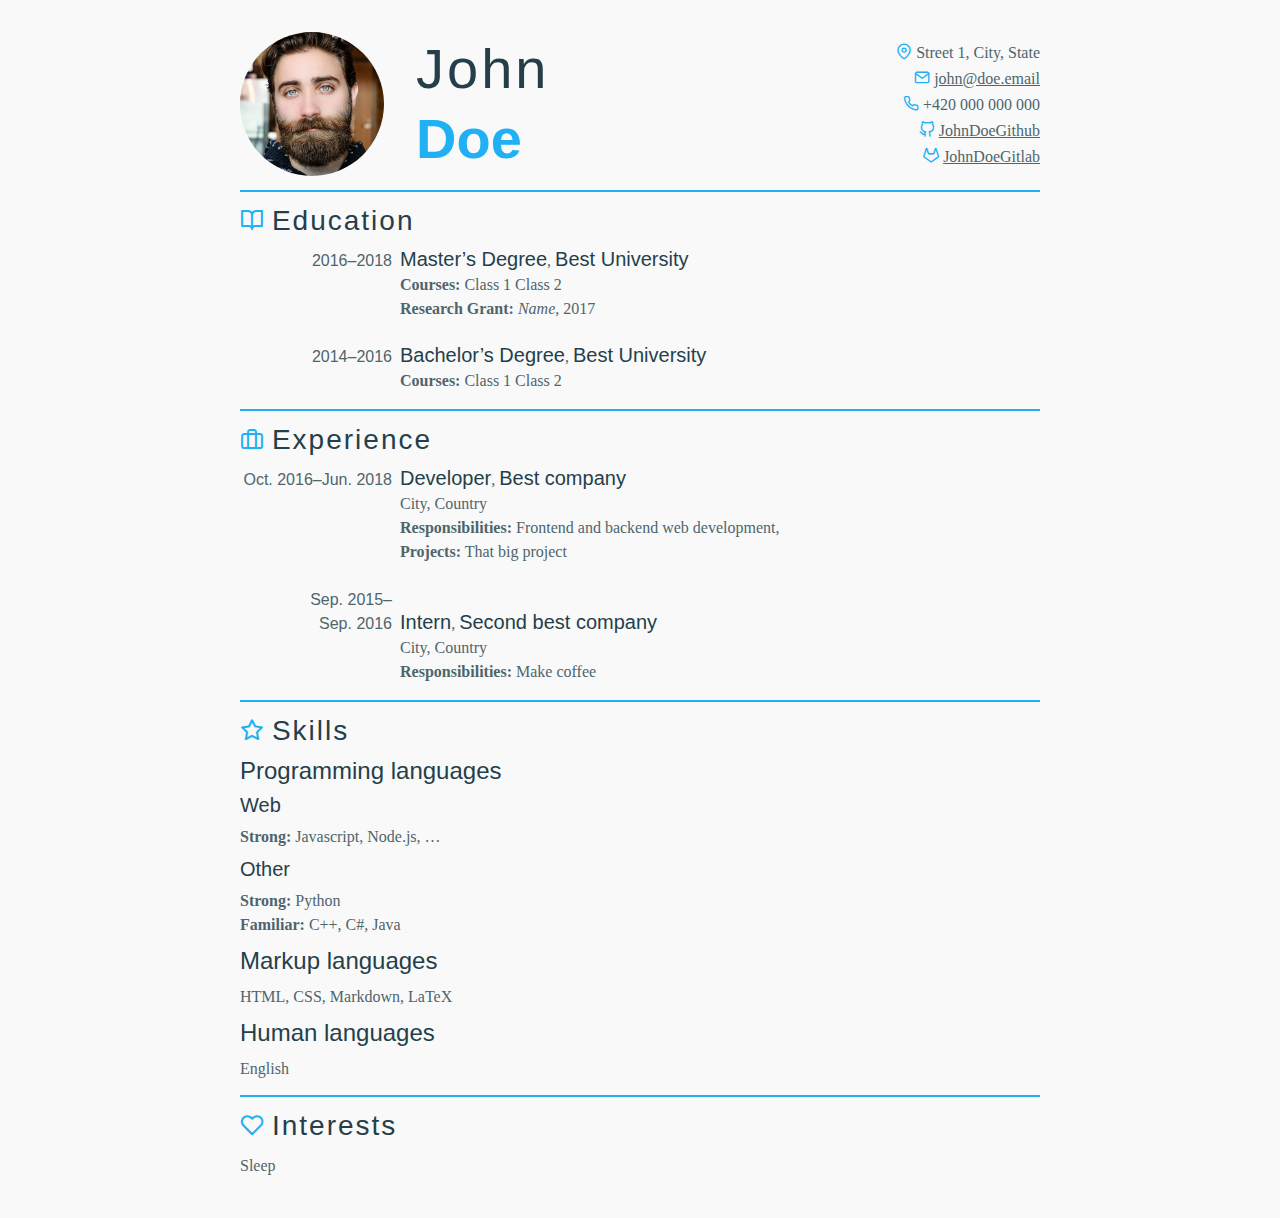
==== example_build/cv.html @ eea3dfce "new examples" ====
<!DOCTYPE html>
<html xmlns="http://www.w3.org/1999/xhtml" lang="en" xml:lang="en">
  <head>
    <meta charset="utf-8" />
    <meta name="generator" content="pandoc" />
    <meta name="viewport" content="width=device-width, initial-scale=1.0, user-scalable=yes" />
    <title>Résumé</title>
    <style type="text/css">
code{white-space: pre-wrap;}
span.smallcaps{font-variant: small-caps;}
span.underline{text-decoration: underline;}
div.column{display: inline-block; vertical-align: top; width: 50%;}
    </style>
            <link rel="stylesheet" href="style.css" />
              </head>
  <body>
        <header>
            <img id="photo" src="img/photo.jpg" />
            <div id="name">
        <h1>John</h1>
        <h1><strong>Doe</strong></h1>
      </div>
      <div id="details">
        <ul>
                    <li id="address">Street 1, City, State</li>
                              <li id="mail"><a href="mailto:john@doe.email" target="_blank">john@doe.email</a></li>
                                        <li id="phone">+420 000 000 000</li>
                              <li id="github"><a href="https://github.com/JohnDoeGithub" target="_blank">JohnDoeGithub</a></li>
                              <li id="gitlab"><a href="https://gitlab.com/JohnDoeGitlab" target="_blank">JohnDoeGitlab</a></li>
                  </ul>
      </div>
    </header>
    <h2 id="education">Education</h2>
    <dl>
    <dt>2016–2018</dt>
    <dd><p><strong>Master’s Degree</strong>, <em>Best University</em></p>
    <p><strong>Courses:</strong> Class 1 Class 2</p>
    <p><strong>Research Grant:</strong> <em>Name</em>, 2017</p>
    </dd>
    <dt>2014–2016</dt>
    <dd><p><strong>Bachelor’s Degree</strong>, <em>Best University</em></p>
    <p><strong>Courses:</strong> Class 1 Class 2</p>
    </dd>
    </dl>
    <h2 id="experience">Experience</h2>
    <dl>
    <dt>Oct. 2016–Jun. 2018</dt>
    <dd><p><strong>Developer</strong>, <em>Best company</em><br />
    City, Country</p>
    <p><strong>Responsibilities:</strong> Frontend and backend web development,</p>
    <p><strong>Projects:</strong> That big project<br />
    </p>
    </dd>
    <dt>Sep. 2015–Sep. 2016</dt>
    <dd><p><strong>Intern</strong>, <em>Second best company</em><br />
    City, Country</p>
    <p><strong>Responsibilities:</strong> Make coffee</p>
    </dd>
    </dl>
    <h2 id="skills">Skills</h2>
    <h3 id="programming-languages">Programming languages</h3>
    <h4 id="web">Web</h4>
    <p><strong>Strong:</strong> Javascript, Node.js, …<br />
    </p>
    <h4 id="other">Other</h4>
    <p><strong>Strong:</strong> Python<br />
    <strong>Familiar:</strong> C++, C#, Java</p>
    <h3 id="markup-languages">Markup languages</h3>
    <p>HTML, CSS, Markdown, LaTeX</p>
    <h3 id="human-languages">Human languages</h3>
    <p>English</p>
    <h2 id="interests">Interests</h2>
    <p>Sleep</p>
      </body>
</html>
---- example_build/style.css ----
@font-face {
    font-family:"FA Brands";
    font-style:normal;
    font-weight:normal;
    src:url(./fonts/fa-brands-400.eot);
    src:url(./fonts/fa-brands-400.eot?#iefix) format("embedded-opentype"),url(./fonts/fa-brands-400.woff2) format("woff2"),url(./fonts/fa-brands-400.woff) format("woff"),url(./fonts/fa-brands-400.ttf) format("truetype"),url(./fonts/fa-brands-400.svg#fontawesome) format("svg")
}

@font-face {
  font-family:"FA Regular";
  font-style:normal;
  font-weight:400;
  src:url(./fonts/fa-regular-400.eot);
  src:url(./fonts/fa-regular-400.eot?#iefix) format("embedded-opentype"),url(./fonts/fa-regular-400.woff2) format("woff2"),url(./fonts/fa-regular-400.woff) format("woff"),url(./fonts/fa-regular-400.ttf) format("truetype"),url(./fonts/fa-regular-400.svg#fontawesome) format("svg")
}

@font-face {
    font-family:"FA Solid";
    font-style:normal;
    font-weight:900;
    src:url(./fonts/fa-solid-900.eot);
    src:url(./fonts/fa-solid-900.eot?#iefix) format("embedded-opentype"),url(./fonts/fa-solid-900.woff2) format("woff2"),url(./fonts/fa-solid-900.woff) format("woff"),url(./fonts/fa-solid-900.ttf) format("truetype"),url(./fonts/fa-solid-900.svg#fontawesome) format("svg")
}
@font-face {
  font-family: 'icomoon';
  src:  url('fonts/icomoon.eot?xgje6t');
  src:  url('fonts/icomoon.eot?xgje6t#iefix') format('embedded-opentype'),
    url('fonts/icomoon.ttf?xgje6t') format('truetype'),
    url('fonts/icomoon.woff?xgje6t') format('woff'),
    url('fonts/icomoon.svg?xgje6t#icomoon') format('svg');
  font-weight: normal;
  font-style: normal;
}

h2:before, span:before, li:before, span:after {
  font-family: 'icomoon' !important;
  speak: none;
  font-style: normal;
  font-weight: normal;
  font-variant: normal;
  text-transform: none;

  /* Better Font Rendering =========== */
  -webkit-font-smoothing: antialiased;
  -moz-osx-font-smoothing: grayscale;
  color: var(--sp);
  margin-right: 0.25em;
}

h2:before {
  font-size: 0.85em;
}

.icon-award:before {
  content: "\e909";
}
#education:before, .icon-book-open:before {
  content: "\e90b";
}
#experience:before, .icon-briefcase:before {
  content: "\e900";
}
.icon-code:before {
  content: "\e90c";
}
#publications:before, .icon-file-text:before {
  content: "\e90f";
}
#github:before, .icon-github:before {
  content: "\e901";
}
#gitlab:before, .icon-gitlab:before {
  content: "\e902";
}
#interests:before, .icon-heart:before {
  content: "\e903";
}
#homepage:before, .icon-home:before {
  content: "\e904";
}
#linkedin:before, .icon-linkedin:before {
  content: "\e912";
}
#mail:before, .icon-mail:before {
  content: "\e905";
}
#address:before, .icon-map-pin:before {
  content: "\e907";
}
#phone:before, .icon-phone:before {
  content: "\e915";
}
#skills:before, .icon-star:before {
  content: "\e917";
}
#open-source-projects:before, .icon-terminal:before {
  content: "\e908";
}
#references:before, .icon-users:before {
  content: "\e906";
}
/*! normalize.css v8.0.0 | MIT License | github.com/necolas/normalize.css */

/* Document
   ========================================================================== */

/**
 * 1. Correct the line height in all browsers.
 * 2. Prevent adjustments of font size after orientation changes in iOS.
 */

html {
  line-height: 1.15; /* 1 */
  -webkit-text-size-adjust: 100%; /* 2 */
}

/* Sections
   ========================================================================== */

/**
 * Remove the margin in all browsers.
 */

body {
  margin: 0;
}

/**
 * Correct the font size and margin on `h1` elements within `section` and
 * `article` contexts in Chrome, Firefox, and Safari.
 */

h1 {
  font-size: 2em;
  margin: 0.67em 0;
}

/* Grouping content
   ========================================================================== */

/**
 * 1. Add the correct box sizing in Firefox.
 * 2. Show the overflow in Edge and IE.
 */

hr {
  box-sizing: content-box; /* 1 */
  height: 0; /* 1 */
  overflow: visible; /* 2 */
}

/**
 * 1. Correct the inheritance and scaling of font size in all browsers.
 * 2. Correct the odd `em` font sizing in all browsers.
 */

pre {
  font-family: monospace, monospace; /* 1 */
  font-size: 1em; /* 2 */
}

/* Text-level semantics
   ========================================================================== */

/**
 * Remove the gray background on active links in IE 10.
 */

a {
  background-color: transparent;
}

/**
 * 1. Remove the bottom border in Chrome 57-
 * 2. Add the correct text decoration in Chrome, Edge, IE, Opera, and Safari.
 */

abbr[title] {
  border-bottom: none; /* 1 */
  text-decoration: underline; /* 2 */
  text-decoration: underline dotted; /* 2 */
}

/**
 * Add the correct font weight in Chrome, Edge, and Safari.
 */

b,
strong {
  font-weight: bolder;
}

/**
 * 1. Correct the inheritance and scaling of font size in all browsers.
 * 2. Correct the odd `em` font sizing in all browsers.
 */

code,
kbd,
samp {
  font-family: monospace, monospace; /* 1 */
  font-size: 1em; /* 2 */
}

/**
 * Add the correct font size in all browsers.
 */

small {
  font-size: 80%;
}

/**
 * Prevent `sub` and `sup` elements from affecting the line height in
 * all browsers.
 */

sub,
sup {
  font-size: 75%;
  line-height: 0;
  position: relative;
  vertical-align: baseline;
}

sub {
  bottom: -0.25em;
}

sup {
  top: -0.5em;
}

/* Embedded content
   ========================================================================== */

/**
 * Remove the border on images inside links in IE 10.
 */

img {
  border-style: none;
}

/* Forms
   ========================================================================== */

/**
 * 1. Change the font styles in all browsers.
 * 2. Remove the margin in Firefox and Safari.
 */

button,
input,
optgroup,
select,
textarea {
  font-family: inherit; /* 1 */
  font-size: 100%; /* 1 */
  line-height: 1.15; /* 1 */
  margin: 0; /* 2 */
}

/**
 * Show the overflow in IE.
 * 1. Show the overflow in Edge.
 */

button,
input { /* 1 */
  overflow: visible;
}

/**
 * Remove the inheritance of text transform in Edge, Firefox, and IE.
 * 1. Remove the inheritance of text transform in Firefox.
 */

button,
select { /* 1 */
  text-transform: none;
}

/**
 * Correct the inability to style clickable types in iOS and Safari.
 */

button,
[type="button"],
[type="reset"],
[type="submit"] {
  -webkit-appearance: button;
}

/**
 * Remove the inner border and padding in Firefox.
 */

button::-moz-focus-inner,
[type="button"]::-moz-focus-inner,
[type="reset"]::-moz-focus-inner,
[type="submit"]::-moz-focus-inner {
  border-style: none;
  padding: 0;
}

/**
 * Restore the focus styles unset by the previous rule.
 */

button:-moz-focusring,
[type="button"]:-moz-focusring,
[type="reset"]:-moz-focusring,
[type="submit"]:-moz-focusring {
  outline: 1px dotted ButtonText;
}

/**
 * Correct the padding in Firefox.
 */

fieldset {
  padding: 0.35em 0.75em 0.625em;
}

/**
 * 1. Correct the text wrapping in Edge and IE.
 * 2. Correct the color inheritance from `fieldset` elements in IE.
 * 3. Remove the padding so developers are not caught out when they zero out
 *    `fieldset` elements in all browsers.
 */

legend {
  box-sizing: border-box; /* 1 */
  color: inherit; /* 2 */
  display: table; /* 1 */
  max-width: 100%; /* 1 */
  padding: 0; /* 3 */
  white-space: normal; /* 1 */
}

/**
 * Add the correct vertical alignment in Chrome, Firefox, and Opera.
 */

progress {
  vertical-align: baseline;
}

/**
 * Remove the default vertical scrollbar in IE 10+.
 */

textarea {
  overflow: auto;
}

/**
 * 1. Add the correct box sizing in IE 10.
 * 2. Remove the padding in IE 10.
 */

[type="checkbox"],
[type="radio"] {
  box-sizing: border-box; /* 1 */
  padding: 0; /* 2 */
}

/**
 * Correct the cursor style of increment and decrement buttons in Chrome.
 */

[type="number"]::-webkit-inner-spin-button,
[type="number"]::-webkit-outer-spin-button {
  height: auto;
}

/**
 * 1. Correct the odd appearance in Chrome and Safari.
 * 2. Correct the outline style in Safari.
 */

[type="search"] {
  -webkit-appearance: textfield; /* 1 */
  outline-offset: -2px; /* 2 */
}

/**
 * Remove the inner padding in Chrome and Safari on macOS.
 */

[type="search"]::-webkit-search-decoration {
  -webkit-appearance: none;
}

/**
 * 1. Correct the inability to style clickable types in iOS and Safari.
 * 2. Change font properties to `inherit` in Safari.
 */

::-webkit-file-upload-button {
  -webkit-appearance: button; /* 1 */
  font: inherit; /* 2 */
}

/* Interactive
   ========================================================================== */

/*
 * Add the correct display in Edge, IE 10+, and Firefox.
 */

details {
  display: block;
}

/*
 * Add the correct display in all browsers.
 */

summary {
  display: list-item;
}

/* Misc
   ========================================================================== */

/**
 * Add the correct display in IE 10+.
 */

template {
  display: none;
}

/**
 * Add the correct display in IE 10.
 */

[hidden] {
  display: none;
}
:root {
  --bg: #f9f9f9;
  /* --fg: #222; */
  /* --fg: #333; */
  /* --fg: #1d3f4e; */
  --fg: #253f4a;
  /* --fg-light: #555; */
  /* --fg-light: #666; */
  /* --fg-light: #4e6c79; */
  /* --fg-light: #506771; */
  --fg-light: #4e656d;
  --sp: #20b1f4;
  --sp-light: #79d3ff;
  /* --sp2: #D8315B; */
  --t-family: "Roboto Slab", serif;
  --h-family: Roboto, sans-serif;
  --column-2: 10em;
  --max-width: 50em;
  --min-width: 300px;
}

html {
  font-size: 100%;
  overflow-y: scroll;
  -webkit-text-size-adjust: 100%;
  -ms-text-size-adjust: 100%;
  background: var(--bg);
}

body {
  color: var(--fg-light);
  font-family: var(--t-family);
  font-size: 16px;
  line-height: 1.5;
  padding: 2em 0;
  margin: auto;
  max-width: var(--max-width);
  min-width: var(--min-width);
  background: var(--bg);
}

p {
  margin: 0.5em 0;
}

header {
  display: flex;
  flex-direction: row;
  justify-content: flex-start;
  align-items: center;
}

a {
  color: var(--fg-light)
}

a:visited {
  color: var(--fg-light);
}

a:hover {
  color: var(--sp);
}

a:active {
  /* color: #faa700; */
  color: var(--sp);
}

a:focus {
  outline: thin dotted;
}

*::-moz-selection {
  background: var(--sp-light);
  color: var(--fg) !important;
}

*::selection {
  background: var(--sp-light);
  color: var(--fg) !important;
}

a::-moz-selection {
  background: var(--sp-light);
  color: var(--fg) !important;
}

a::selection {
  background: var(--sp-light);
  color: var(--fg) !important;
}

h1, h2, h3, h4, h5, h6 {
  color: var(--fg);
  line-height: 100%;
  font-weight: 300;
  font-family: var(--h-family);
  padding: 0;
  margin: 0.5em 0;
}

h4, h5, h6 {
  font-weight: 400;
}

h1 {
  font-size: 3.5em;
  font-weight: 100;
  line-height: 125%;
}

h2 {
  letter-spacing: 2px;
  font-size: 1.75em;
  margin-top: .5em;
  padding-top: .5em;
  border-top: 2px solid var(--sp);
}

h3 {
  font-size: 1.5em;
}

h4 {
  font-size: 1.25em;
}

h5 {
  font-size: 1em;
}

h6 {
  font-size: 0.9em;
}

blockquote {
  /* color: var(--sp2); */
  margin: 0.5em 0;
  /* padding-left: 3em; */
  /* border-left: 0.5em #EEE solid; */
}
blockquote p {
  margin: 0;
}

b, strong {
  font-weight: bold;
  letter-spacing: 0;
}

ul, ol {
  margin: 0;
  padding: 0;
}

ul {
  list-style-type: circle;
  list-style-position: inside;
}

li {
  padding: 0;
  margin: 0;
}

li p:last-child {
  margin-bottom: 0;
}

ul ul, ol ol {
  margin: .3em 0;
}

dl {
  margin: 0 !important;
  padding: 0 !important;
}

dt {
  font-weight: 300;
  font-size: 1em;
  text-align: right;
  width: calc(var(--column-2) - 0.5em);
  font-family: var(--h-family);
  margin: 0px;
}

dd {
  margin: -1.5em 0 1.5em var(--column-2);
}

dd p {
  padding: 0;
  margin: 0;
}

dd p:first-child strong:first-of-type {
  font-size: 1.25em;
  font-weight: 400;
  color: var(--fg);
  line-height: 100%;
  font-family: var(--h-family);
}

dd p:first-child em:first-of-type {
  font-size: 1.25em;
  font-weight: 300;
  color: var(--fg);
  line-height: 100%;
  font-family: var(--h-family);
  font-style: normal;
}

dd:last-child {
  margin-bottom: 1em;
}


#details {
  text-align: right;
  margin-left: auto;
}

#details ul {
  list-style: none;
}

#photo {
  max-height: 9em;
  border-radius: 50%;
  margin-right: 2em;
}

#name h1 {
  font-size: 3.5em;
  padding: 0;
  margin: 0;
  letter-spacing: 3px;
}

#name h1 strong {
  color: var(--sp);
  letter-spacing: 0px;
}
@media print {
  * {
    background: white !important;
    /* color: black !important; */
    filter: none !important;
    -ms-filter: none !important;
  }

  body {
    font-size: 12pt;
    line-height: 1.75;
    max-width: 100%;
    margin: 0;
    padding: 0;
  }

  dt {
    line-height: 1.75;
  }

  dd {
    margin-top: -1.75em;
  }

  a, a:visited {
    text-decoration: none;
    color: var(--fg-light);
  }

  /* a[href]:after { */
  /*   content: " (" attr(href) ")"; */
  /* } */

  abbr[title]:after {
    content: " (" attr(title) ")";
  }

  .ir a:after, a[href^="javascript:"]:after, a[href^="#"]:after {
    content: "";
  }

  tr, img {
    page-break-inside: avoid;
  }

  img {
    max-width: 100% !important;
  }

  @page :left {
    margin: 15mm 20mm 15mm 10mm;
}

  @page :right {
    margin: 15mm 10mm 15mm 20mm;
}

  p, h2, h3 {
    orphans: 4;
    widows: 4;
    page-break-inside: avoid !important;
  }

  h2, h3, h4 {
    page-break-after: avoid !important;
    break-after: avoid !important;
  }
  h1, h2, ul, li {
    page-break-after: avoid !important;
    page-break-inside: avoid !important;
  }
}

@media only screen and (max-width: 860px) {
  body {
  /* padding: 2em 30px; */
  margin: 0 30px;
  }
}

@media only screen and (max-width: 600px) {
  body {
    font-size: 14px;
  }
  :root {
    --column-2: 0;
  }
  dt {
    position: unset;
    text-align: unset;
    margin: 0.5em 0;
  }
  dd {
    margin-top: 0;
  }
  .legend {
    width: unset;
    float: unset;
    position: unset;
    text-align: unset;
  }
  .item {
    grid-template-columns: auto;
    grid-template-rows: 1.75em auto auto auto auto;
  }
  .item p img {
    display: none;
  }
  #details {
    text-align: left;
    margin-left: 0;
  }

  #photo {
    display: none;
  }

  header {
    padding-top: 0;
    flex-direction: column;
  }

  .logo {
    display: none;
  }

  .left, .right {
    width: 100%;
  }

  .right {
    padding-left: 0;
  }

}
@media only screen and (max-width: 480px) {
  body {
    font-size: 12px;
    margin: 0 1em;
  }
}
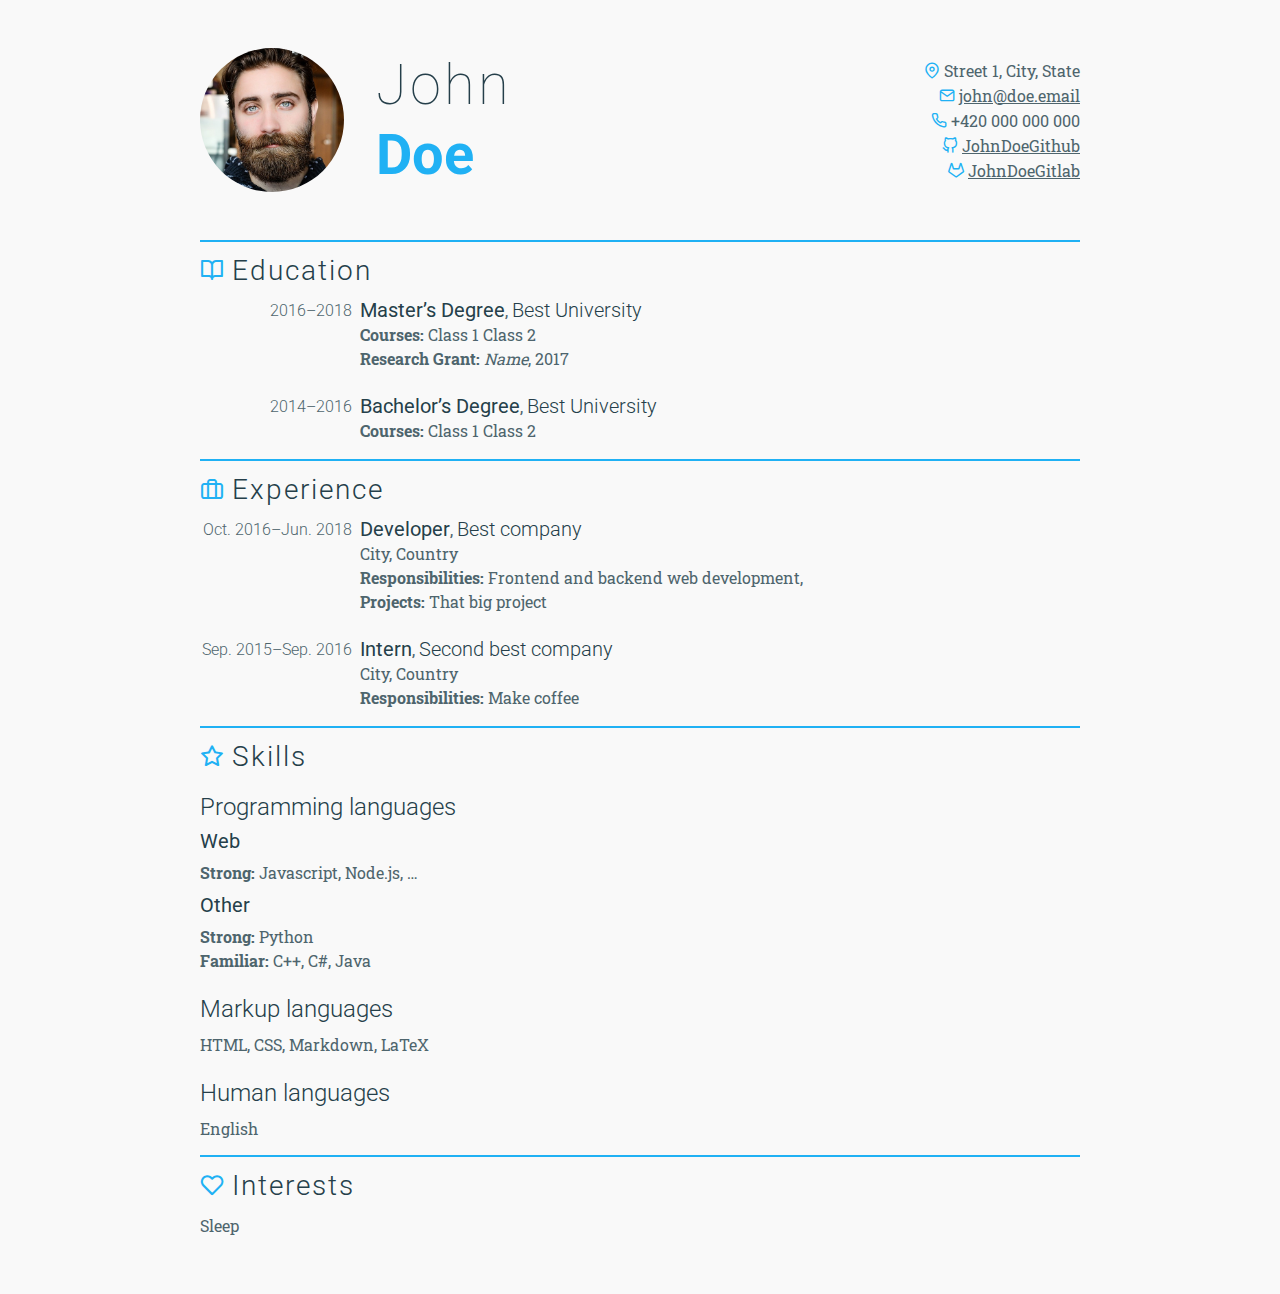
==== commit b727162a: "almost final template" ====
--- a/example_build/cv.html
+++ b/example_build/cv.html
@@ -10,9 +10,12 @@
 span.smallcaps{font-variant: small-caps;}
 span.underline{text-decoration: underline;}
 div.column{display: inline-block; vertical-align: top; width: 50%;}
+:root {--sp: #20b1f4;}
     </style>
-            <link rel="stylesheet" href="style.css" />
-              </head>
+        <link href="https://fonts.googleapis.com/css?family=Roboto+Slab:400,700|Roboto:100,300,400,700" rel="stylesheet">
+        <link rel="stylesheet" href="style.css" />
+    
+          </head>
   <body>
         <header>
             <img id="photo" src="img/photo.jpg" />
--- a/example_build/style.css
+++ b/example_build/style.css
@@ -93,7 +93,7 @@
 #skills:before, .icon-star:before {
   content: "\e917";
 }
-#open-source-projects:before, .icon-terminal:before {
+#side-projects:before, .icon-terminal:before {
   content: "\e908";
 }
 #references:before, .icon-users:before {
@@ -451,13 +451,13 @@
   /* --fg-light: #4e6c79; */
   /* --fg-light: #506771; */
   --fg-light: #4e656d;
-  --sp: #20b1f4;
+  /* --sp: #20b1f4; */
   --sp-light: #79d3ff;
   /* --sp2: #D8315B; */
   --t-family: "Roboto Slab", serif;
   --h-family: Roboto, sans-serif;
   --column-2: 10em;
-  --max-width: 50em;
+  --max-width: 55em;
   --min-width: 300px;
 }
 
@@ -474,7 +474,7 @@
   font-family: var(--t-family);
   font-size: 16px;
   line-height: 1.5;
-  padding: 2em 0;
+  padding: 3em 0;
   margin: auto;
   max-width: var(--max-width);
   min-width: var(--min-width);
@@ -490,6 +490,7 @@
   flex-direction: row;
   justify-content: flex-start;
   align-items: center;
+  margin-bottom: 3em;
 }
 
 a {
@@ -562,6 +563,7 @@
 
 h3 {
   font-size: 1.5em;
+  margin-top: 1em;
 }
 
 h4 {
@@ -686,6 +688,9 @@
   letter-spacing: 0px;
 }
 @media print {
+  :root {
+    --t-family: "Roboto Slab Italic", serif;
+  }
   * {
     background: white !important;
     /* color: black !important; */
@@ -734,13 +739,13 @@
     max-width: 100% !important;
   }
 
-  @page :left {
-    margin: 15mm 20mm 15mm 10mm;
-}
-
-  @page :right {
-    margin: 15mm 10mm 15mm 20mm;
-}
+  /* @page :left { */
+  /*   margin: 15mm 20mm 15mm 10mm; */
+/* } */
+
+  /* @page :right { */
+  /*   margin: 15mm 10mm 15mm 20mm; */
+/* } */
 
   p, h2, h3 {
     orphans: 4;
@@ -756,17 +761,25 @@
     page-break-after: avoid !important;
     page-break-inside: avoid !important;
   }
-}
-
-@media only screen and (max-width: 860px) {
+  .new-page {
+    page-break-before: always !important;
+    border-top: none;
+  }
+  em {
+    font-style: italic;
+  }
+}
+
+@media only screen and (max-width: 950px) {
   body {
-  /* padding: 2em 30px; */
+  padding: 2em 0;
   margin: 0 30px;
   }
 }
 
 @media only screen and (max-width: 600px) {
   body {
+    padding: 1em 0;
     font-size: 14px;
   }
   :root {
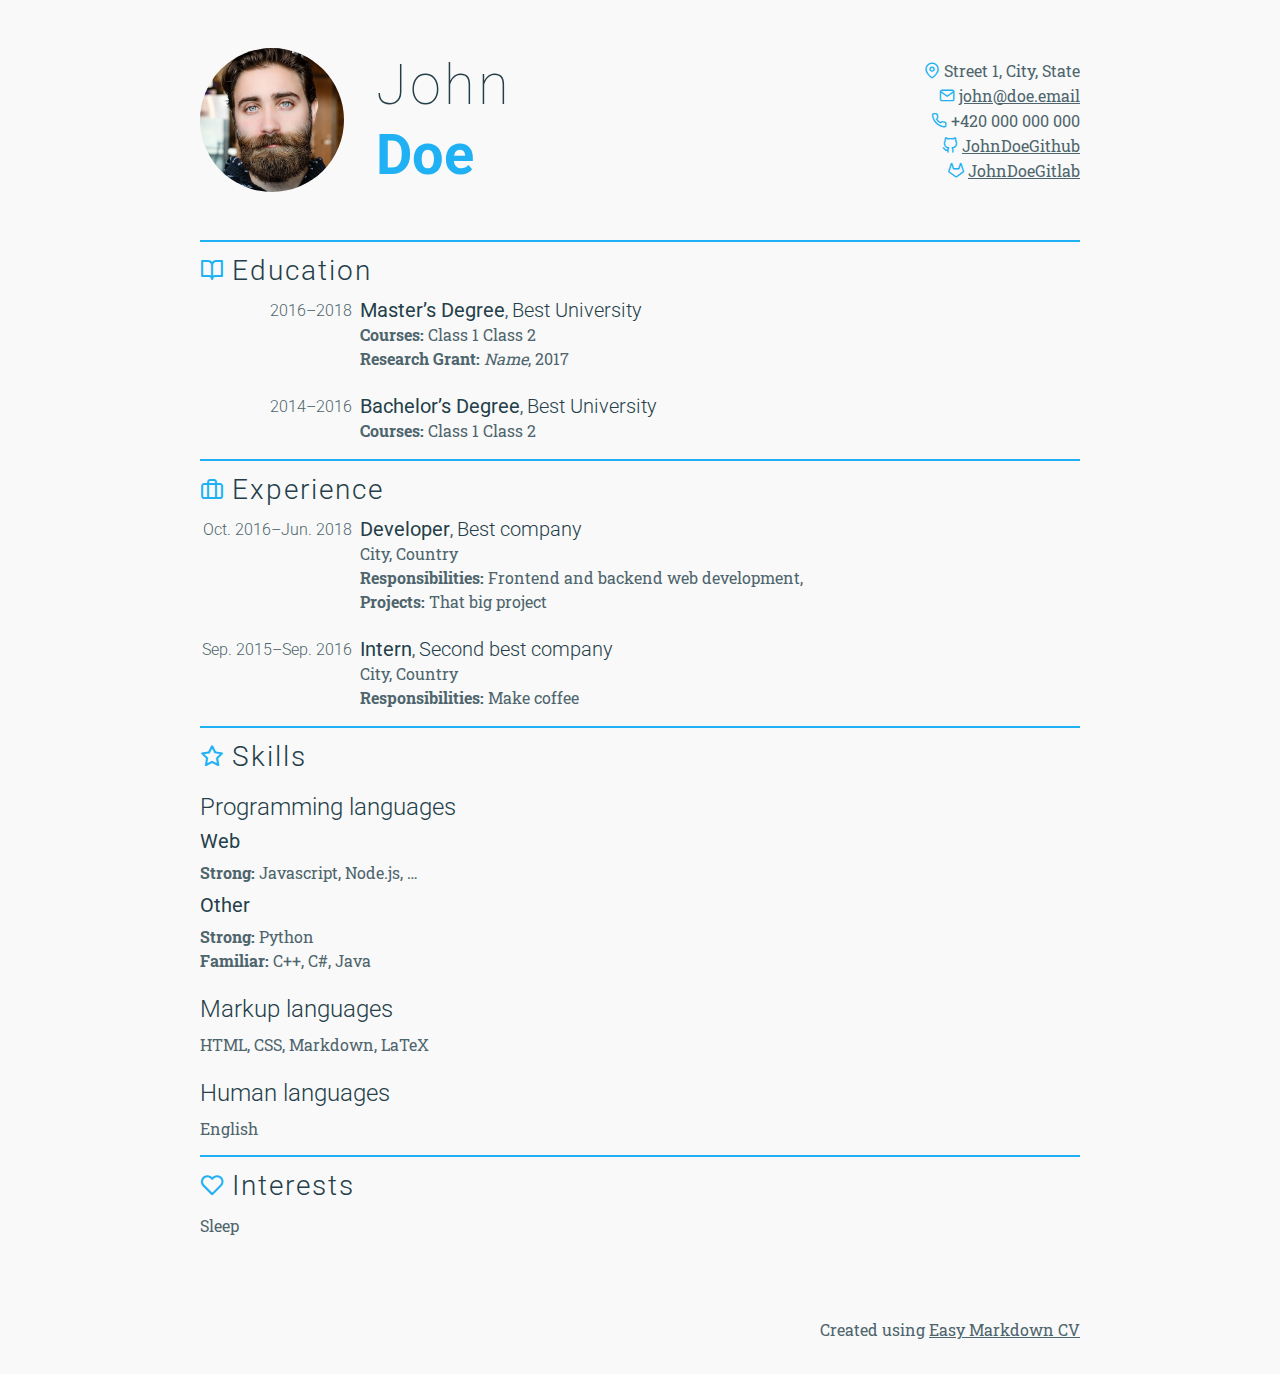
==== commit 78ddf1c8: "update" ====
--- a/example_build/cv.html
+++ b/example_build/cv.html
@@ -4,33 +4,30 @@
     <meta charset="utf-8" />
     <meta name="generator" content="pandoc" />
     <meta name="viewport" content="width=device-width, initial-scale=1.0, user-scalable=yes" />
+    <meta name="Description" content="Personal resume">
     <title>Résumé</title>
     <style type="text/css">
-code{white-space: pre-wrap;}
-span.smallcaps{font-variant: small-caps;}
-span.underline{text-decoration: underline;}
-div.column{display: inline-block; vertical-align: top; width: 50%;}
 :root {--sp: #20b1f4;}
     </style>
-        <link href="https://fonts.googleapis.com/css?family=Roboto+Slab:400,700|Roboto:100,300,400,700" rel="stylesheet">
+    <link href="https://fonts.googleapis.com/css?family=Roboto+Slab:400,700|Roboto:100,300,400,700" rel="stylesheet">
         <link rel="stylesheet" href="style.css" />
-    
-          </head>
+      </head>
   <body>
         <header>
-            <img id="photo" src="img/photo.jpg" />
-            <div id="name">
+      <img id="photo" src="img/photo.jpg" alt="profile picture"/>
+      <div id="name">
         <h1>John</h1>
         <h1><strong>Doe</strong></h1>
       </div>
       <div id="details">
         <ul>
-                    <li id="address">Street 1, City, State</li>
-                              <li id="mail"><a href="mailto:john@doe.email" target="_blank">john@doe.email</a></li>
-                                        <li id="phone">+420 000 000 000</li>
-                              <li id="github"><a href="https://github.com/JohnDoeGithub" target="_blank">JohnDoeGithub</a></li>
-                              <li id="gitlab"><a href="https://gitlab.com/JohnDoeGitlab" target="_blank">JohnDoeGitlab</a></li>
-                  </ul>
+                  <li id="address">Street 1, City, State</li>
+          <li id="mail"><a href="mailto:john@doe.email">john@doe.email</a></li>
+          
+          <li id="phone">+420 000 000 000</li>
+          <li id="github"><a href="https://github.com/JohnDoeGithub" target="_blank">JohnDoeGithub</a></li>
+          <li id="gitlab"><a href="https://gitlab.com/users/JohnDoeGitlab/projects" target="_blank">JohnDoeGitlab</a></li>
+                </ul>
       </div>
     </header>
     <h2 id="education">Education</h2>
@@ -74,5 +71,8 @@
     <p>English</p>
     <h2 id="interests">Interests</h2>
     <p>Sleep</p>
-      </body>
+        <footer>
+      Created using <a href="https://gitlab.com/ViliamV/easy-markdown-cv" target="_blank">Easy Markdown CV</a>
+    </footer>
+  </body>
 </html>
--- a/example_build/style.css
+++ b/example_build/style.css
@@ -1,26 +1,3 @@
-@font-face {
-    font-family:"FA Brands";
-    font-style:normal;
-    font-weight:normal;
-    src:url(./fonts/fa-brands-400.eot);
-    src:url(./fonts/fa-brands-400.eot?#iefix) format("embedded-opentype"),url(./fonts/fa-brands-400.woff2) format("woff2"),url(./fonts/fa-brands-400.woff) format("woff"),url(./fonts/fa-brands-400.ttf) format("truetype"),url(./fonts/fa-brands-400.svg#fontawesome) format("svg")
-}
-
-@font-face {
-  font-family:"FA Regular";
-  font-style:normal;
-  font-weight:400;
-  src:url(./fonts/fa-regular-400.eot);
-  src:url(./fonts/fa-regular-400.eot?#iefix) format("embedded-opentype"),url(./fonts/fa-regular-400.woff2) format("woff2"),url(./fonts/fa-regular-400.woff) format("woff"),url(./fonts/fa-regular-400.ttf) format("truetype"),url(./fonts/fa-regular-400.svg#fontawesome) format("svg")
-}
-
-@font-face {
-    font-family:"FA Solid";
-    font-style:normal;
-    font-weight:900;
-    src:url(./fonts/fa-solid-900.eot);
-    src:url(./fonts/fa-solid-900.eot?#iefix) format("embedded-opentype"),url(./fonts/fa-solid-900.woff2) format("woff2"),url(./fonts/fa-solid-900.woff) format("woff"),url(./fonts/fa-solid-900.ttf) format("truetype"),url(./fonts/fa-solid-900.svg#fontawesome) format("svg")
-}
 @font-face {
   font-family: 'icomoon';
   src:  url('fonts/icomoon.eot?xgje6t');
@@ -43,6 +20,7 @@
   /* Better Font Rendering =========== */
   -webkit-font-smoothing: antialiased;
   -moz-osx-font-smoothing: grayscale;
+  color: #20b1f4;
   color: var(--sp);
   margin-right: 0.25em;
 }
@@ -441,24 +419,9 @@
   display: none;
 }
 :root {
-  --bg: #f9f9f9;
-  /* --fg: #222; */
-  /* --fg: #333; */
-  /* --fg: #1d3f4e; */
   --fg: #253f4a;
-  /* --fg-light: #555; */
-  /* --fg-light: #666; */
-  /* --fg-light: #4e6c79; */
-  /* --fg-light: #506771; */
   --fg-light: #4e656d;
-  /* --sp: #20b1f4; */
   --sp-light: #79d3ff;
-  /* --sp2: #D8315B; */
-  --t-family: "Roboto Slab", serif;
-  --h-family: Roboto, sans-serif;
-  --column-2: 10em;
-  --max-width: 55em;
-  --min-width: 300px;
 }
 
 html {
@@ -466,19 +429,21 @@
   overflow-y: scroll;
   -webkit-text-size-adjust: 100%;
   -ms-text-size-adjust: 100%;
-  background: var(--bg);
+  background: #f9f9f9;
 }
 
 body {
+  color: #4e656d;
   color: var(--fg-light);
-  font-family: var(--t-family);
+  font-family: "Roboto Slab", serif;
   font-size: 16px;
   line-height: 1.5;
-  padding: 3em 0;
+  padding: 0;
+  padding-top: 3em;
+  padding-bottom: 2em;
   margin: auto;
-  max-width: var(--max-width);
-  min-width: var(--min-width);
-  background: var(--bg);
+  max-width: 55em;
+  min-width: 300px;
 }
 
 p {
@@ -493,20 +458,29 @@
   margin-bottom: 3em;
 }
 
+footer {
+  margin-top: 5em;
+  text-align: right;
+}
+
 a {
+  color: #4e656d;
   color: var(--fg-light)
 }
 
 a:visited {
+  color: #4e656d;
   color: var(--fg-light);
 }
 
 a:hover {
+  color: #20b1f4;
   color: var(--sp);
 }
 
 a:active {
   /* color: #faa700; */
+  color: #20b1f4;
   color: var(--sp);
 }
 
@@ -515,30 +489,39 @@
 }
 
 *::-moz-selection {
+  background: #79d3ff;
   background: var(--sp-light);
+  color: #253f4a;
   color: var(--fg) !important;
 }
 
 *::selection {
+  background: #79d3ff;
   background: var(--sp-light);
+  color: #253f4a;
   color: var(--fg) !important;
 }
 
 a::-moz-selection {
+  background: #79d3ff;
   background: var(--sp-light);
+  color: #253f4a;
   color: var(--fg) !important;
 }
 
 a::selection {
+  background: #79d3ff;
   background: var(--sp-light);
+  color: #253f4a;
   color: var(--fg) !important;
 }
 
 h1, h2, h3, h4, h5, h6 {
+  color: #253f4a;
   color: var(--fg);
   line-height: 100%;
   font-weight: 300;
-  font-family: var(--h-family);
+  font-family: Roboto, sans-serif;
   padding: 0;
   margin: 0.5em 0;
 }
@@ -556,8 +539,9 @@
 h2 {
   letter-spacing: 2px;
   font-size: 1.75em;
-  margin-top: .5em;
-  padding-top: .5em;
+  padding-top: 0.5em;
+  margin-top: 0.5em;
+  border-top: 2px solid #20b1f4;
   border-top: 2px solid var(--sp);
 }
 
@@ -579,11 +563,9 @@
 }
 
 blockquote {
-  /* color: var(--sp2); */
   margin: 0.5em 0;
-  /* padding-left: 3em; */
-  /* border-left: 0.5em #EEE solid; */
-}
+}
+
 blockquote p {
   margin: 0;
 }
@@ -613,7 +595,7 @@
 }
 
 ul ul, ol ol {
-  margin: .3em 0;
+  margin: .25em 0;
 }
 
 dl {
@@ -625,13 +607,13 @@
   font-weight: 300;
   font-size: 1em;
   text-align: right;
-  width: calc(var(--column-2) - 0.5em);
-  font-family: var(--h-family);
+  width: 9.5em;
+  font-family: Roboto, sans-serif;
   margin: 0px;
 }
 
 dd {
-  margin: -1.5em 0 1.5em var(--column-2);
+  margin: -1.5em 0 1.5em 10em;
 }
 
 dd p {
@@ -642,17 +624,19 @@
 dd p:first-child strong:first-of-type {
   font-size: 1.25em;
   font-weight: 400;
+  color: #253f4a;
   color: var(--fg);
   line-height: 100%;
-  font-family: var(--h-family);
+  font-family: Roboto, sans-serif;
 }
 
 dd p:first-child em:first-of-type {
   font-size: 1.25em;
   font-weight: 300;
+  color: #253f4a;
   color: var(--fg);
   line-height: 100%;
-  font-family: var(--h-family);
+  font-family: Roboto, sans-serif;
   font-style: normal;
 }
 
@@ -684,6 +668,7 @@
 }
 
 #name h1 strong {
+  color: #20b1f4;
   color: var(--sp);
   letter-spacing: 0px;
 }
@@ -765,8 +750,9 @@
     page-break-before: always !important;
     border-top: none;
   }
-  em {
-    font-style: italic;
+
+  footer {
+    display: none;
   }
 }
 
@@ -782,30 +768,17 @@
     padding: 1em 0;
     font-size: 14px;
   }
-  :root {
-    --column-2: 0;
-  }
   dt {
     position: unset;
     text-align: unset;
     margin: 0.5em 0;
+    width: unset;
   }
   dd {
     margin-top: 0;
-  }
-  .legend {
-    width: unset;
-    float: unset;
-    position: unset;
-    text-align: unset;
-  }
-  .item {
-    grid-template-columns: auto;
-    grid-template-rows: 1.75em auto auto auto auto;
-  }
-  .item p img {
-    display: none;
-  }
+    margin-left: 0;
+  }
+
   #details {
     text-align: left;
     margin-left: 0;
@@ -818,6 +791,12 @@
   header {
     padding-top: 0;
     flex-direction: column;
+    margin-bottom: 0;
+  }
+
+  footer {
+    text-align: center;
+    margin-top: 3em;
   }
 
   .logo {
